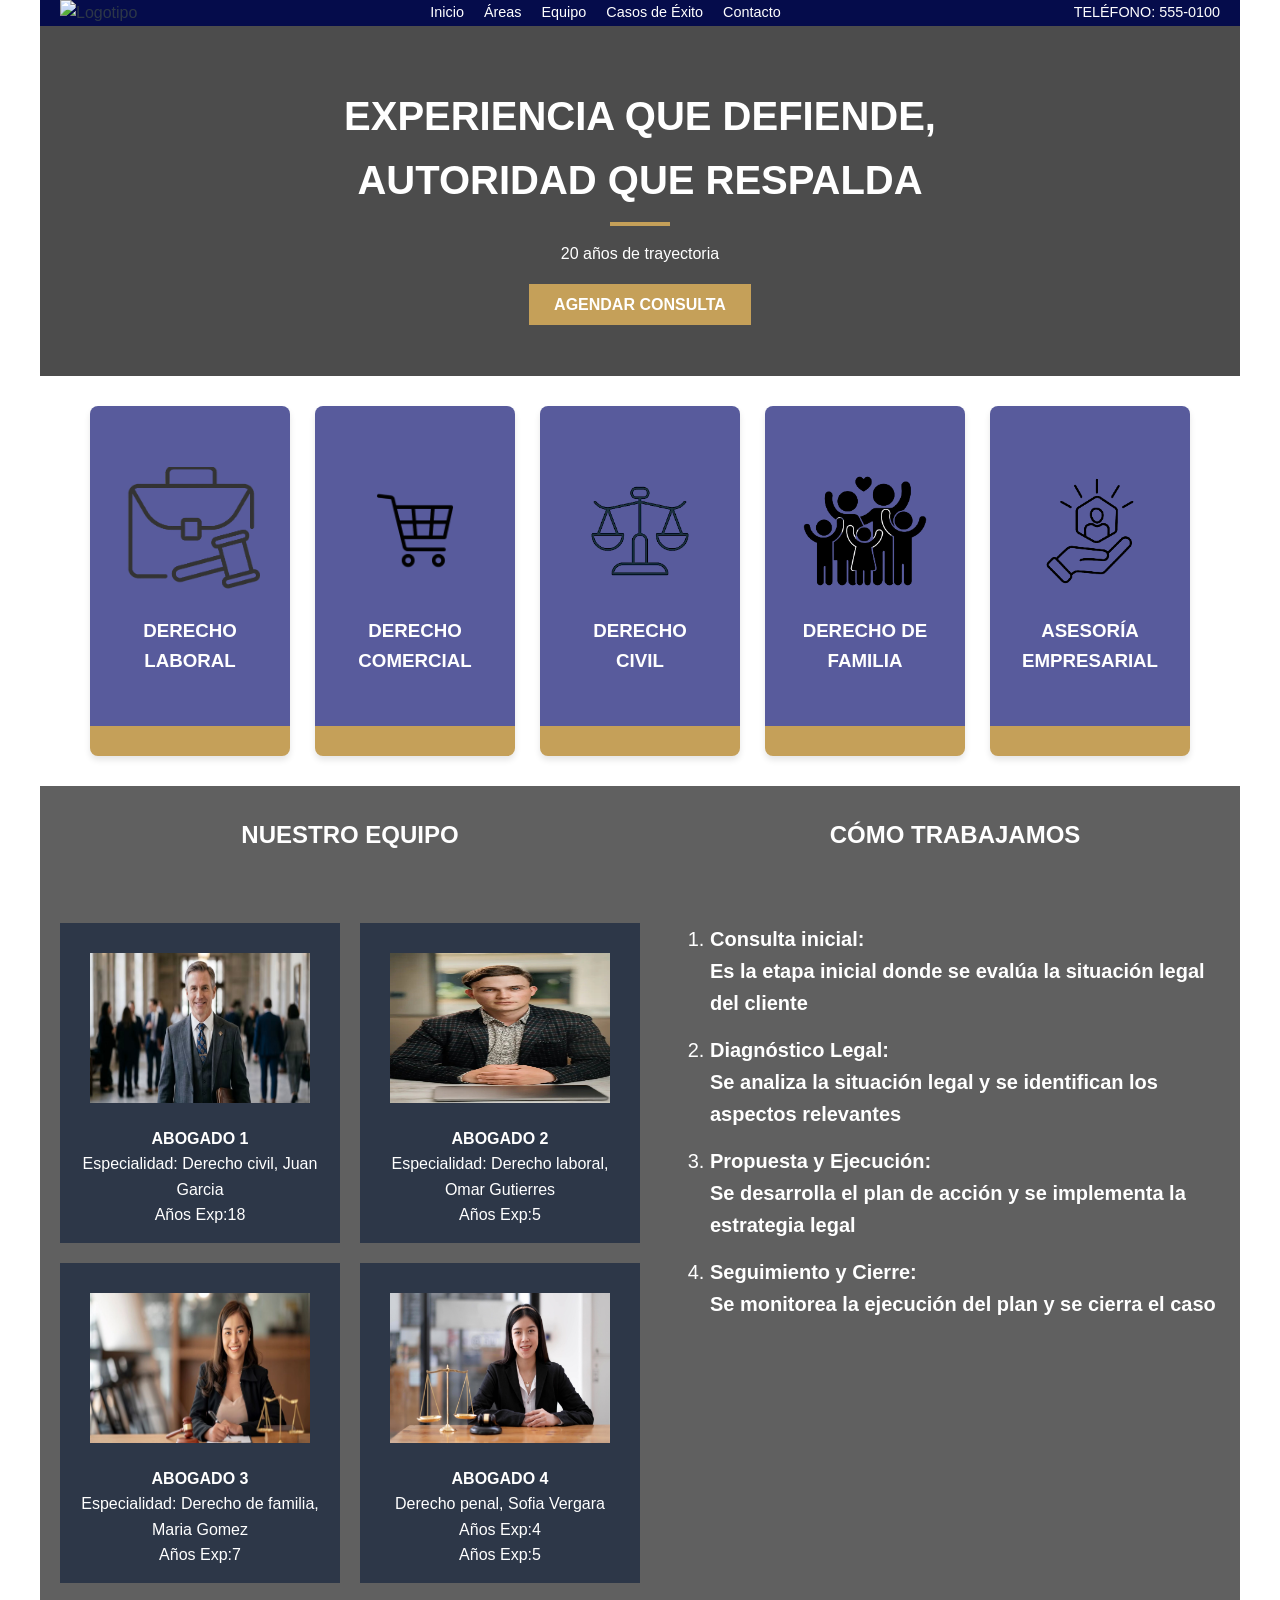
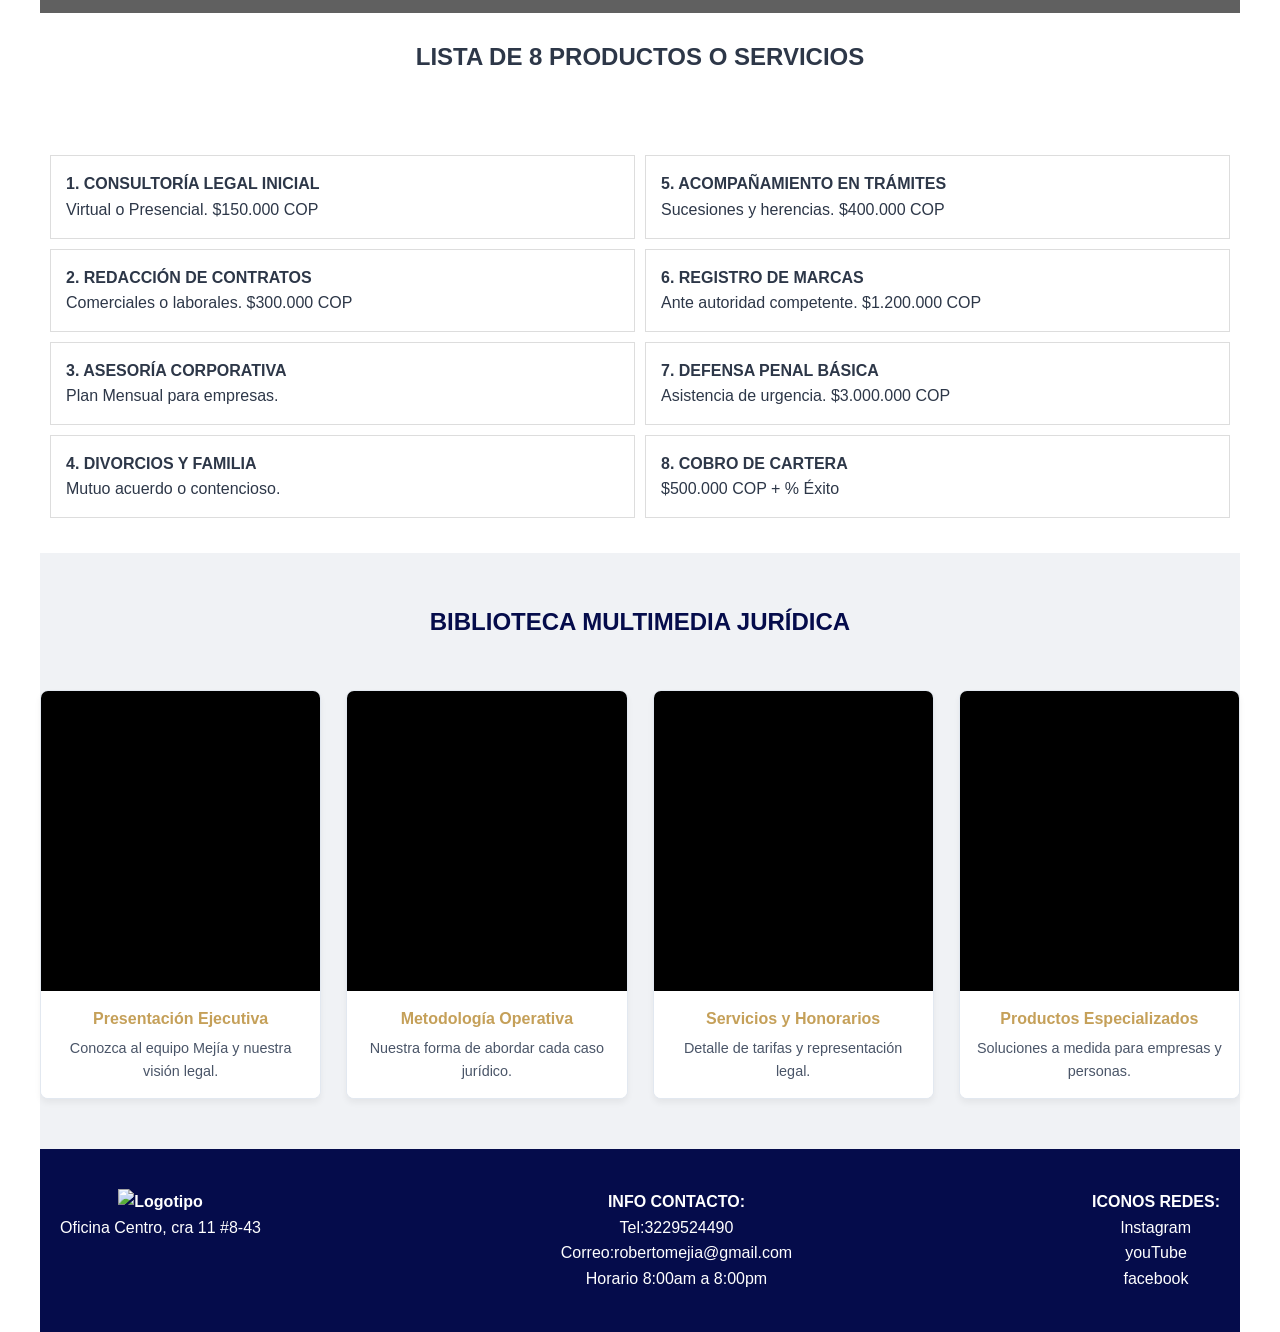
==== Abogados/index.html @ d1cc2b59 "Add files via upload" ====
<!DOCTYPE html>
<html lang="es">
<head>
    <meta charset="UTF-8">
    <meta name="viewport" content="width=device-width, initial-scale=1.0">
    <title>Mejía & Asociados | Estudio Jurídico</title>
    <link rel="stylesheet" href="estilos.css">
    <!-- Iconos para cumplir con el diseño del boceto -->
    <link href="imagenes/WhatsApp Image 2026-05-26 at 9.48.44 AM-Photoroom (1).png" rel="icon">
</head>
<body>

    <!-- 3. ENCABEZADO (Layout: Flexbox H) -->
    <head class="encabezado">
        <div class="contenedor barra-superior">
            <div class="logotipo">
                <i class="fa-solid fa-shield-halved"></i>
                <img src="/imagenes/WhatsApp Image 2026-05-26 at 9.48.44 AM-Photoroom (1).png" alt="Logotipo">
            </div>
            <nav class="menu-navegacion">
                <a href="#">Inicio</a>
                <a href="#areas">Áreas</a>
                <a href="#equipo">Equipo</a>
                <a href="#servicios">Casos de Éxito</a>
                <a href="#contacto">Contacto</a>
            </nav>
            <div class="telefono-cabecera">
                TELÉFONO: 555-0100
            </div>
        </div>
    </head>

    
    <!-- 1. PRESENTACIÓN PRINCIPAL (Layout: Flexbox Col) -->
    <section class="presentacion-principal">
        <div class="contenedor-texto">
            <h1 class="titulo-grande">EXPERIENCIA QUE DEFIENDE, AUTORIDAD QUE RESPALDA</h1>
            <p class="subtitulo">20 años de trayectoria</p>
            <br>
            <a href="#contacto" class="boton-accion">AGENDAR CONSULTA</a>
        </div>
    </section>

    <!-- 2. ÁREAS DE PRÁCTICA (Layout: CSS Grid) -->
    <section id="areas" class="seccion-areas contenedor">
        <div class="cuadricula-areas">
            <div class="tarjeta-area">
                <i class="fa-solid fa-briefcase"></i>
                <img src="imagenes/derecho trabajo-Photoroom.png">
                <h3>DERECHO LABORAL</h3>
            </div>
            <div class="tarjeta-area">
                <i class="fa-solid fa-building"></i>
                <img src="imagenes/istockphoto-1987775073-612x612-Photoroom.png" alt="Derecho Comercial">
                <h3>DERECHO COMERCIAL</h3>
            </div>
            <div class="tarjeta-area">
                <i class="fa-solid fa-gavel"></i>
                <img src="imagenes/download-Photoroom.png" alt="Derecho Civil">
                <h3>DERECHO CIVIL</h3>
            </div>
            <div class="tarjeta-area">
                <i class="fa-solid fa-people-roof"></i>
                <img src="imagenes/1.png" alt="Derecho de Familia">
                <h3>DERECHO DE FAMILIA</h3>
            </div>
            <div class="tarjeta-area">
                <i class="fa-solid fa-chart-line"></i>
                <img src="imagenes/2.png" alt="Derecho Tributario">
                <h3>ASESORÍA EMPRESARIAL</h3>
            </div>
        </div>
    </section>

    <!-- 4. EQUIPO & CÓMO TRABAJAMOS (Layout: CSS Grid 2-Col) -->
    <section id="equipo" class="seccion-equipo-proceso">
        <div class="contenedor cuadricula-equipo">
            <!-- Columna Equipo -->
            <div class="columna-equipo">
                <h2 class="titulo-seccion">NUESTRO EQUIPO</h2>
                <div class="grid-fotos">
                    <div class="foto-perfil">
                        <img src="imagenes/abogado1.jpeg" alt="Abogado" class="foto-perfil">
                        <h4>ABOGADO 1</h4>
                        <p>Especialidad: Derecho civil, Juan Garcia <br> Años Exp:18</p>
                    </div>
                    <div class="foto-perfil">
                        <img src="imagenes/abogado2.jpeg" alt="Abogado" class="foto-perfil">
                        <h4>ABOGADO 2</h4>
                        <p>Especialidad:  Derecho laboral, Omar Gutierres <br> Años Exp:5</p>
                    </div>
                    <div class="foto-perfil">
                        <img src="imagenes/abogado3.jpeg" alt="Abogado" class="foto-perfil">
                        <h4>ABOGADO 3</h4>
                        <p>Especialidad: Derecho de familia, Maria Gomez <br> Años Exp:7</p>
                    </div>
                    <div class="foto-perfil">
                        <img src="imagenes/abogado4.jpeg" alt="Abogado" class="foto-perfil">
                        <h4>ABOGADO 4</h4>
                        <p>Derecho penal, Sofia Vergara <br>  Años Exp:4<br> Años Exp:5</p>
                    </div>
                </div>
            </div>
            <!-- Columna Proceso -->
            <div class="columna-proceso">
                <h2 class="titulo-seccion">CÓMO TRABAJAMOS</h2>
                <ol class="lista-proceso">
                    <li><strong>Consulta inicial:<br> Es la etapa inicial donde se evalúa la situación legal del cliente</strong></li>
                    <li><strong>Diagnóstico Legal:<br> Se analiza la situación legal y se identifican los aspectos relevantes</strong></li>
                    <li><strong>Propuesta y Ejecución:<br> Se desarrolla el plan de acción y se implementa la estrategia legal</strong></li>
                    <li><strong>Seguimiento y Cierre:<br> Se monitorea la ejecución del plan y se cierra el caso</strong></li>
                </ol>
            </div>
        </div>
    </section>

    <!-- 5. LISTA DE SERVICIOS (Layout: CSS Grid 2-Col) -->
    <section id="servicios" class="seccion-servicios contenedor">
        <h2 class="titulo-seccion">LISTA DE 8 PRODUCTOS O SERVICIOS</h2>
        <div class="cuadricula-servicios">
            <div class="item-servicio">
                <h4>1. CONSULTORÍA LEGAL INICIAL</h4>
                <p>Virtual o Presencial. $150.000 COP</p>
            </div>
            <div class="item-servicio">
                <h4>5. ACOMPAÑAMIENTO EN TRÁMITES</h4>
                <p>Sucesiones y herencias. $400.000 COP</p>
            </div>
            <div class="item-servicio">
                <h4>2. REDACCIÓN DE CONTRATOS</h4>
                <p>Comerciales o laborales. $300.000 COP</p>
            </div>
            <div class="item-servicio">
                <h4>6. REGISTRO DE MARCAS</h4>
                <p>Ante autoridad competente. $1.200.000 COP</p>
            </div>
            <div class="item-servicio">
                <h4>3. ASESORÍA CORPORATIVA</h4>
                <p>Plan Mensual para empresas.</p>
            </div>
            <div class="item-servicio">
                <h4>7. DEFENSA PENAL BÁSICA</h4>
                <p>Asistencia de urgencia. $3.000.000 COP</p>
            </div>
            <div class="item-servicio">
                <h4>4. DIVORCIOS Y FAMILIA</h4>
                <p>Mutuo acuerdo o contencioso.</p>
            </div>
            <div class="item-servicio">
                <h4>8. COBRO DE CARTERA</h4>
                <p>$500.000 COP + % Éxito</p>
            </div>
        </div>
    </section>

<section id="videos" class="seccion-videos contenedor">
    <!-- Título que usará un pseudo-elemento en el CSS -->
    <h2 class="titulo-seccion">BIBLIOTECA MULTIMEDIA JURÍDICA</h2>
    
    <div class="rejilla-videos">
        
        <!-- Tarjeta de Video 1 -->
        <article class="tarjeta-video">
            <div class="envoltorio-video">
                <!-- Usamos /preview para que Drive permita visualizarlo correctamente -->
                <iframe src="https://drive.google.com/file/d/1Z7eraKBK6NW_hJx6n7Cd0TlqE5UPVj6X/preview"  allow="autoplay" allowfullscreen></iframe>
            </div>
            <div class="caja-texto">
                <h4>Presentación Ejecutiva</h4>
                <p>Conozca al equipo Mejía y nuestra visión legal.</p>
            </div>
        </article>

        <!-- Tarjeta de Video 2 -->
        <article class="tarjeta-video">
            <div class="envoltorio-video">
                <iframe src="https://drive.google.com/file/d/1e0mCamGWp3Gqn96uoPJzqt2xFzs3ayfl/preview"  allow="autoplay" allowfullscreen></iframe>
            </div>
            <div class="caja-texto">
                <h4>Metodología Operativa</h4>
                <p>Nuestra forma de abordar cada caso jurídico.</p>
            </div>
        </article>

        <!-- Tarjeta de Video 3 -->
        <article class="tarjeta-video">
            <div class="envoltorio-video">
                <iframe src="https://drive.google.com/file/d/1erQF5re0F80fDydQLFx15hR5BzQQXwjg/preview" allow="autoplay" allowfullscreen></iframe>
            </div>
            <div class="caja-texto">
                <h4>Servicios y Honorarios</h4>
                <p>Detalle de tarifas y representación legal.</p>
            </div>
        </article>

        <!-- Tarjeta de Video 4 -->
        <article class="tarjeta-video">
            <div class="envoltorio-video">
                <iframe src="https://drive.google.com/file/d/1xYeALOtf0kchPM9nA60bSL13EDcpbLbx/preview" allow="autoplay" allowfullscreen></iframe>
            </div>
            <div class="caja-texto">
                <h4>Productos Especializados</h4>
                <p>Soluciones a medida para empresas y personas.</p>
            </div>
        </article>

    </div>
</section>
    <footer class="pie-pagina">
        <div class="contenedor barra-inferior">
            <div class="info-bloque">
                <strong><img src="/imagenes/WhatsApp Image 2026-05-26 at 9.48.44 AM-Photoroom (1).png" alt="Logotipo"></strong>
                <p>Oficina Centro, cra 11 #8-43</p>
            </div>
            <div class="info-bloque">
                <strong>INFO CONTACTO:</strong>
                <p>Tel:3229524490<br>Correo:robertomejia@gmail.com<br>Horario 8:00am a 8:00pm</p>
            </div>
            <div class="info-bloque">
                <strong>ICONOS REDES:</strong>
                <p>lnstagram<br> youTube<br>facebook</p>
            </div>
        </div>
    </footer>
</body>
</html>
---- Abogados/estilos.css ----
/* VARIABLES CSS (Obligación técnica) */
:root {
    --dorado: #c5a059;
    --blanco: #ffffff;
    --gris-claro: #595b5c;
    --texto: #2d3748;
    --primario: rgb(5, 12, 75);
    --azul-pastel: rgb(96, 96, 96);
    --javier: rgb(88, 91, 156);
}

/* RESETEO Y BÁSICOS */
* {
    margin: 0;
    padding: 0;
    box-sizing: border-box;
}

body {
    font-family: 'Segoe UI', Tahoma, Geneva, Verdana, sans-serif;
    color: var(--texto);
    line-height: 1.6;
}

.contenedor {
    max-width: 1200px;
    margin: 0 auto;
    padding: 0 20px;
}

/* ENCABEZADO (Flexbox H) */
.encabezado {
    background: var(--primario);
    color: var(--blanco);
    padding: 20px 0;
}



.barra-superior {
    display: flex; /* FLEXBOX */
    justify-content: space-between;
    align-items: center;
    background: var(--primario);
}

.menu-navegacion {
    display: flex; /* FLEXBOX */
    gap: 20px;
}

.menu-navegacion a {
    color: var(--blanco);
    text-decoration: none;
    font-size: 0.9rem;
}

.menu-navegacion a:hover {
    color: var(--dorado);
}

/* PRESENTACIÓN (Flexbox Col) */
.presentacion-principal {
    background: linear-gradient(rgba(0,0,0,0.7), rgba(0,0,0,0.7)), url('https://via.placeholder.com/1920x600');
    background-size: cover;
    height: 350px;
    display: flex; 
    flex-direction: column; 
    justify-content: center;
    align-items: center;
    text-align: center;
    color: var(--blanco);
    max-width: 1200px;
    margin: 0 auto;

}

.titulo-grande {
    font-size: 2.5rem;
    max-width: 800px;
    margin-bottom: 15px; /* Margin en lugar de <br> */
}

.foto-perfil img{
    width: 250px;
    height: 180px;
}

.tarjeta-area img {
    width: 80%;
    height: 200px;
    margin-bottom: 15px;
}


.boton-accion {
    background: var(--dorado);
    color: var(--blanco);
    padding: 12px 25px;
    text-decoration: none;
    margin-top: 20px;
    font-weight: bold;
}

/* PSEUDO-ELEMENTO (Obligación técnica) */
.titulo-grande::after {
    content: "";
    display: block;
    width: 60px;
    height: 4px;
    background: var(--dorado);
    margin: 10px auto;
}

/* ÁREAS (CSS Grid) */
.seccion-areas {
    padding: 20px 0;
}

.cuadricula-areas {
    display: grid; /* GRID */
    grid-template-columns: repeat(3, 1fr);
    gap: 20px;
    
}

.tarjeta-area {
    background: var(--javier);
    padding: 30px;
    text-align: center;
    border-bottom: 3px solid var(--dorado);
}

.tarjeta-area i {
    font-size: 2rem;
    color: var(--dorado);
    margin-bottom: 10px;
}

/* EQUIPO Y PROCESO (Grid 2-Col) */
.seccion-equipo-proceso {
    background: var(--azul-pastel);
    padding: 30px 0;
    max-width: 1200px;
    margin: 0 auto;
}

.cuadricula-equipo {
    display: grid; /* GRID */
    grid-template-columns: 1fr 1fr; /* 2 COLUMNAS */
    gap: 50px;
    color: var(--blanco);

}

.grid-fotos {
    display: grid;
    grid-template-columns: repeat(2, 1fr);
    gap: 20px;
    margin-top: 20px;
}

.foto-perfil {
    background: var(--texto);
    padding: 15px;
    text-align: center;
}

.lista-proceso {
    margin-top: 20px;
    padding-left: 20px;
    font-size: 20px;
}

.lista-proceso li {
    margin-bottom: 15px;
}

/* SERVICIOS (Grid 2-Col) */
.seccion-servicios {
    padding: 25px 0;
}

.cuadricula-servicios {
    padding: 10px;
    display: grid; /* GRID */
    grid-template-columns: 1fr 1fr; /* 2 COLUMNAS */
    gap: 10px;
    margin-top: 30px;
}

.item-servicio {
    border: 1px solid #ddd;
    padding: 15px;
}

/* PIE DE PÁGINA (Flexbox H) */
.pie-pagina {
    background: var(--primario);
    color: var(--blanco);
    padding: 40px 0;
    max-width: 1200px;
    margin: 0 auto;
}

.barra-inferior {
    display: flex; /* FLEXBOX */
    justify-content: space-between;
    text-align: center;
}

/* SECCIÓN VIDEOS */
.seccion-videos {
    padding: var(--espacio-grande) 0;
}

/* TÍTULO CON PSEUDO-ELEMENTO (Obligatorio: ::after) */
.titulo-seccion {
    text-align: center;
    color: var(--color-principal);
    margin-bottom: 50px; /* Sin usar <br> */
    text-transform: uppercase;
    font-family: 'Segoe UI', sans-serif;
}

.titulo-seccion::after {
    content: "";
    display: block;
    width: 70px;
    height: 4px;
    background-color: var(--color-dorado);
    margin: 15px auto 0;
}

/* REJILLA (Obligatorio: CSS Grid) */
.rejilla-videos {
    display: grid;
    /* Manejo de responsividad: se adapta solo (mínimo 300px por tarjeta) */
    grid-template-columns: repeat(auto-fit, minmax(300px, 1fr));
    gap: 30px;
}

/* TARJETA CON PSEUDO-CLASE (Obligatorio: :hover) */
.tarjeta-video {
    background-color: var(--color-blanco);
    border: 1px solid #e2e8f0;
    transition: transform 0.3s ease;
    display: flex; /* Flexbox interno */
    flex-direction: column;
}

.tarjeta-video:hover {
    transform: scale(1.02);
}



.video-proporcional iframe {
    position: absolute;
    top: 0;
    left: 0;
    width: 100%;
    height: 100%;
}

.info-video {
    padding: 20px;
    text-align: center;
}

.info-video h4 {
    color: var(--color-dorado);
    margin-bottom: 10px;
}

.info-video p {
    font-size: 0.9rem;
    color: #4a5568;
}
.telefono-cabecera {
    font-size: 0.9rem;
    color: var(--blanco);
}

.seccion-areas {
            padding: 30px 0;
        }
        
.cuadricula-areas {
            display: grid; /* GRID DE 6 COLUMNAS */
            grid-template-columns: repeat(5, 1fr);
            gap: 25px;
            max-width: 1100px;
            margin: 0 auto;
        }

    .tarjeta-area {
            background: var(--javier);
            text-align: center;
            border-bottom: 30px solid var(--dorado);
            color: var(--blanco);
            border-radius: 8px;
            box-shadow: 0 4px 6px rgba(0,0,0,0.1);
            padding: 40px 30px;
            min-height: 350px;
            box-sizing: border-box;
            width: 100%;
        }

        .tarjeta-area i {
            font-size: 2rem;
            color: var(--dorado);
            margin-bottom: 15px;
            display: block;
        }

        .tarjeta-area img {
            width: 100%;
            max-width: 180px;
            height: 140px;
            object-fit: contain;
            margin: 0 auto 15px;
            display: block;
        }

/* ==================================================
CORRECCIÓN PARA QUE LOS VIDEOS NO SE VEAN CORTADOS
   ================================================== */
.seccion-videos {
    padding: 50px 0;
    background: #f0f2f5;
}

.seccion-videos .titulo-seccion {
    color: var(--primario);
    text-align: center;
    margin-bottom: 30px;
}

.rejilla-videos {
    display: grid;
    grid-template-columns: repeat(auto-fit, minmax(280px, 1fr));
    gap: 25px;
}

.tarjeta-video {
    background-color: var(--blanco);
    border: 1px solid #e2e8f0;
    transition: transform 0.3s ease;
    display: flex; 
    flex-direction: column;
    border-radius: 8px;
    overflow: hidden;
    box-shadow: 0 4px 6px rgba(0,0,0,0.05);
    object-fit: fill;
}

.tarjeta-video:hover {
    transform: translateY(-5px);
}
/* AQUÍ ESTÁ EL CAMBIO IMPORTANTE */
.envoltorio-video {
    position: relative;
    width: 100%;
    aspect-ratio: 16 / 9; /* Mantiene la proporción perfecta del video automáticamente */
    overflow: hidden; 
}

.envoltorio-video iframe {
    position: absolute;
    top: 0;
    left: 0;
    width: 100%;
    height: 100%;
    border: 0;
}

.caja-texto {
    padding: 15px;
    text-align: center;
    background: var(--blanco);
}

.caja-texto h4 {
    color: var(--dorado);
    margin-bottom: 5px;
}

.caja-texto p {
    font-size: 0.9rem;
    color: #4a5568;
}

/* ==================================================
   CSS AJUSTADO PARA VIDEOS DE DRIVE (MÁS ALTO)
   ================================================== */
.seccion-videos {
    padding: 50px 0;
    background: #f0f2f5;
}

.rejilla-videos {
    display: grid;
    /* Ajustamos el tamaño mínimo de las columnas para que quepan bien */
    grid-template-columns: repeat(auto-fit, minmax(280px, 1fr));
    gap: 25px;
}

.tarjeta-video {
    background-color: var(--blanco);
    border: 1px solid #e2e8f0;
    transition: transform 0.3s ease;
    display: flex; 
    flex-direction: column;
    border-radius: 8px;
    overflow: hidden;
    box-shadow: 0 4px 6px rgba(0,0,0,0.05);
}

/* ESTE ES EL BLOQUE CLAVE: Subimos la altura a 300px */
.envoltorio-video {
    position: relative;
    width: 100%;
    height: 300px; 
    background-color: #000000; 
}

.envoltorio-video iframe {
    position: absolute;
    top: 0;
    left: 0;
    width: 100%;
    height: 100%;
    border: 0;
    display: block;
}

.caja-texto {
    padding: 15px;
    text-align: center;
    background: var(--blanco);
}
/* RESPONSIVIDAD */
@media (max-width: 768px) {
    .barra-superior, .cuadricula-equipo, .cuadricula-servicios, .barra-inferior {
        flex-direction: column;
        grid-template-columns: 1fr;
    }
    .cuadricula-areas {
        grid-template-columns: 1fr 1fr;
    }
}
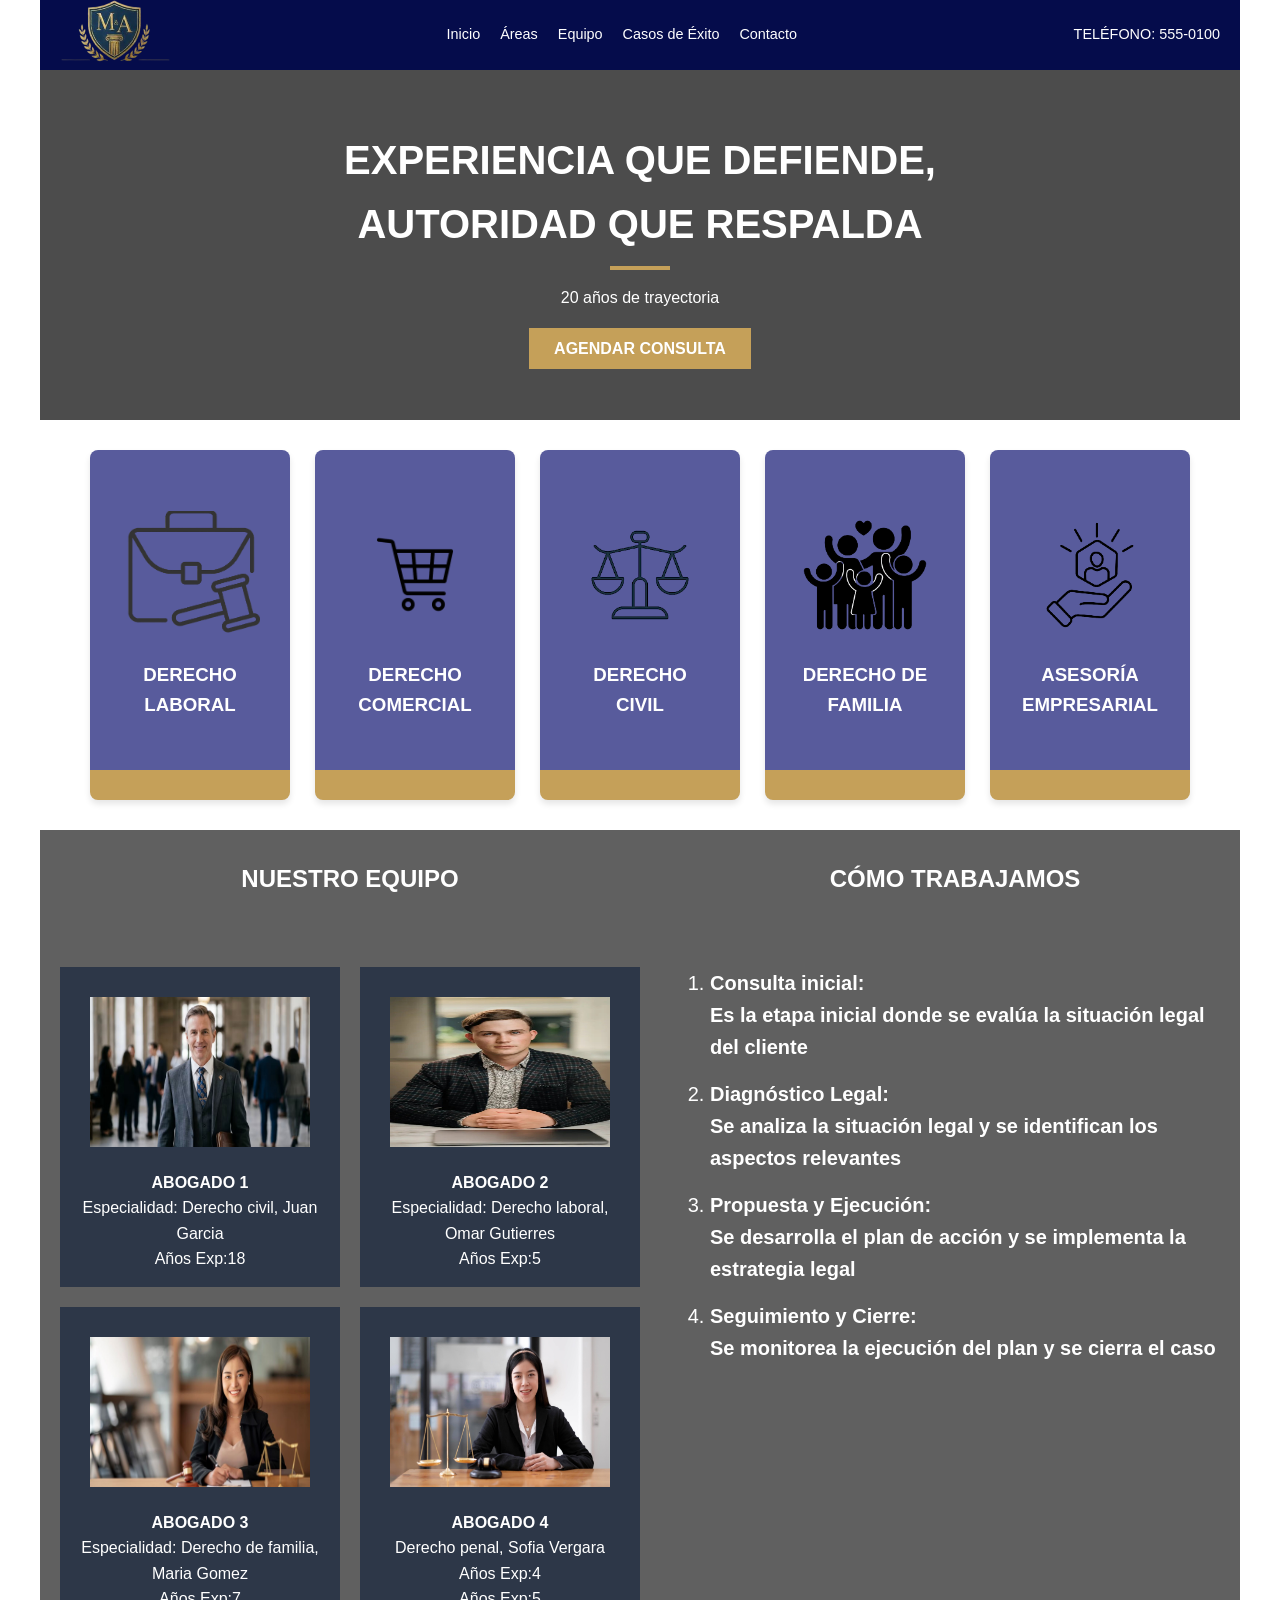
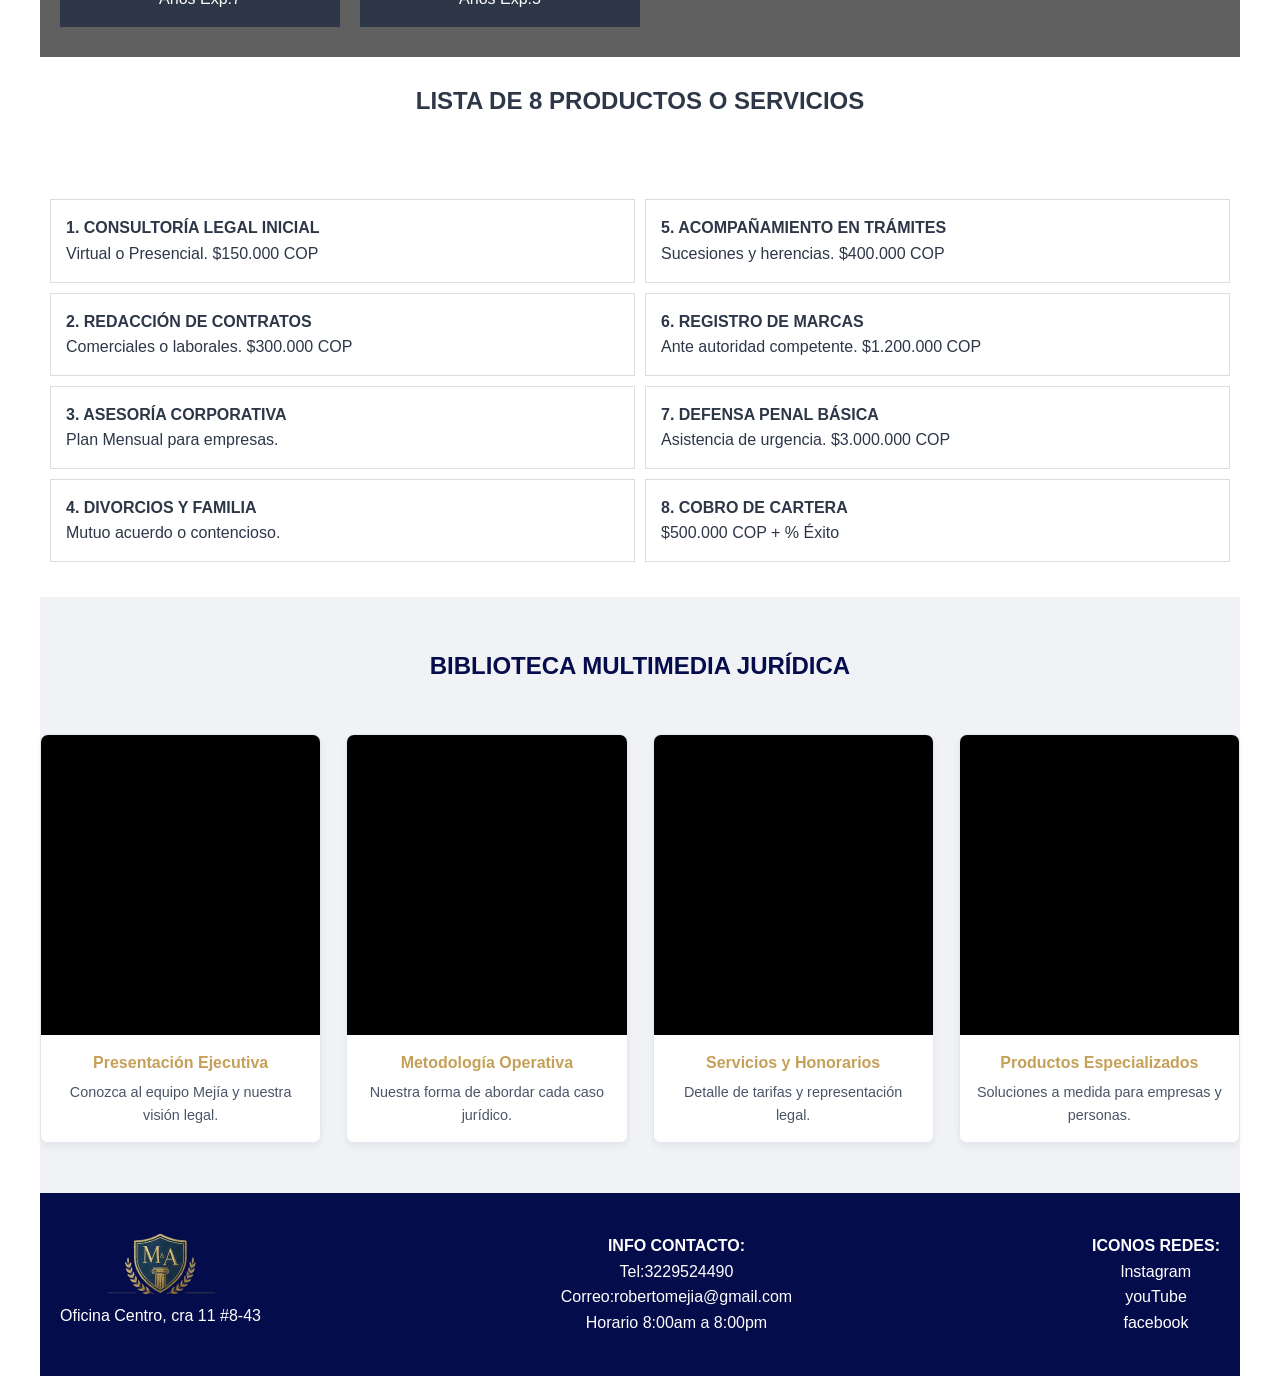
==== commit 93d4b489: "Update index.html" ====
--- a/Abogados/index.html
+++ b/Abogados/index.html
@@ -15,7 +15,7 @@
         <div class="contenedor barra-superior">
             <div class="logotipo">
                 <i class="fa-solid fa-shield-halved"></i>
-                <img src="/imagenes/WhatsApp Image 2026-05-26 at 9.48.44 AM-Photoroom (1).png" alt="Logotipo">
+                <img src="imagenes/WhatsApp Image 2026-05-26 at 9.48.44 AM-Photoroom (1).png" alt="Logotipo">
             </div>
             <nav class="menu-navegacion">
                 <a href="#">Inicio</a>
@@ -61,7 +61,7 @@
             </div>
             <div class="tarjeta-area">
                 <i class="fa-solid fa-people-roof"></i>
-                <img src="imagenes/1.png" alt="Derecho de Familia">
+                <img src="./imagenes/1.png" alt="Derecho de Familia">
                 <h3>DERECHO DE FAMILIA</h3>
             </div>
             <div class="tarjeta-area">
@@ -209,7 +209,7 @@
     <footer class="pie-pagina">
         <div class="contenedor barra-inferior">
             <div class="info-bloque">
-                <strong><img src="/imagenes/WhatsApp Image 2026-05-26 at 9.48.44 AM-Photoroom (1).png" alt="Logotipo"></strong>
+                <strong><img src="imagenes/WhatsApp Image 2026-05-26 at 9.48.44 AM-Photoroom (1).png" alt="Logotipo"></strong>
                 <p>Oficina Centro, cra 11 #8-43</p>
             </div>
             <div class="info-bloque">
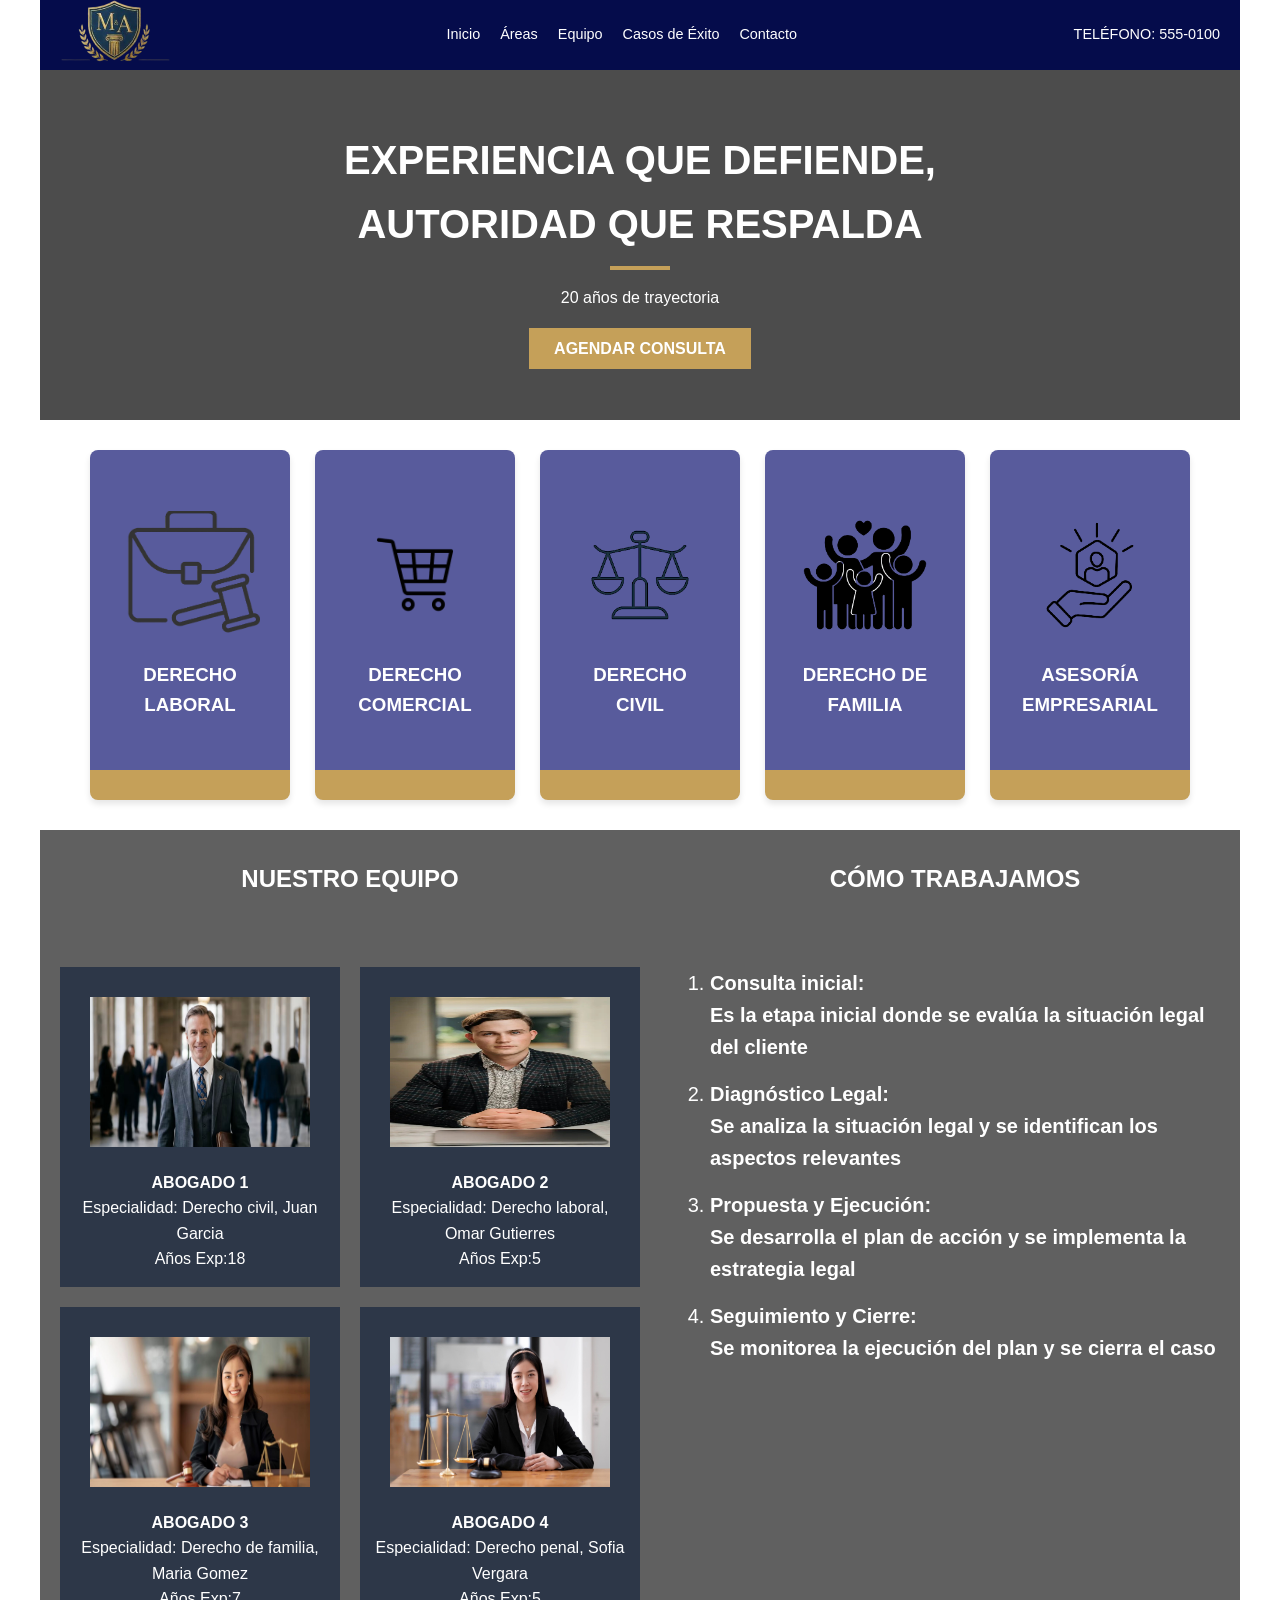
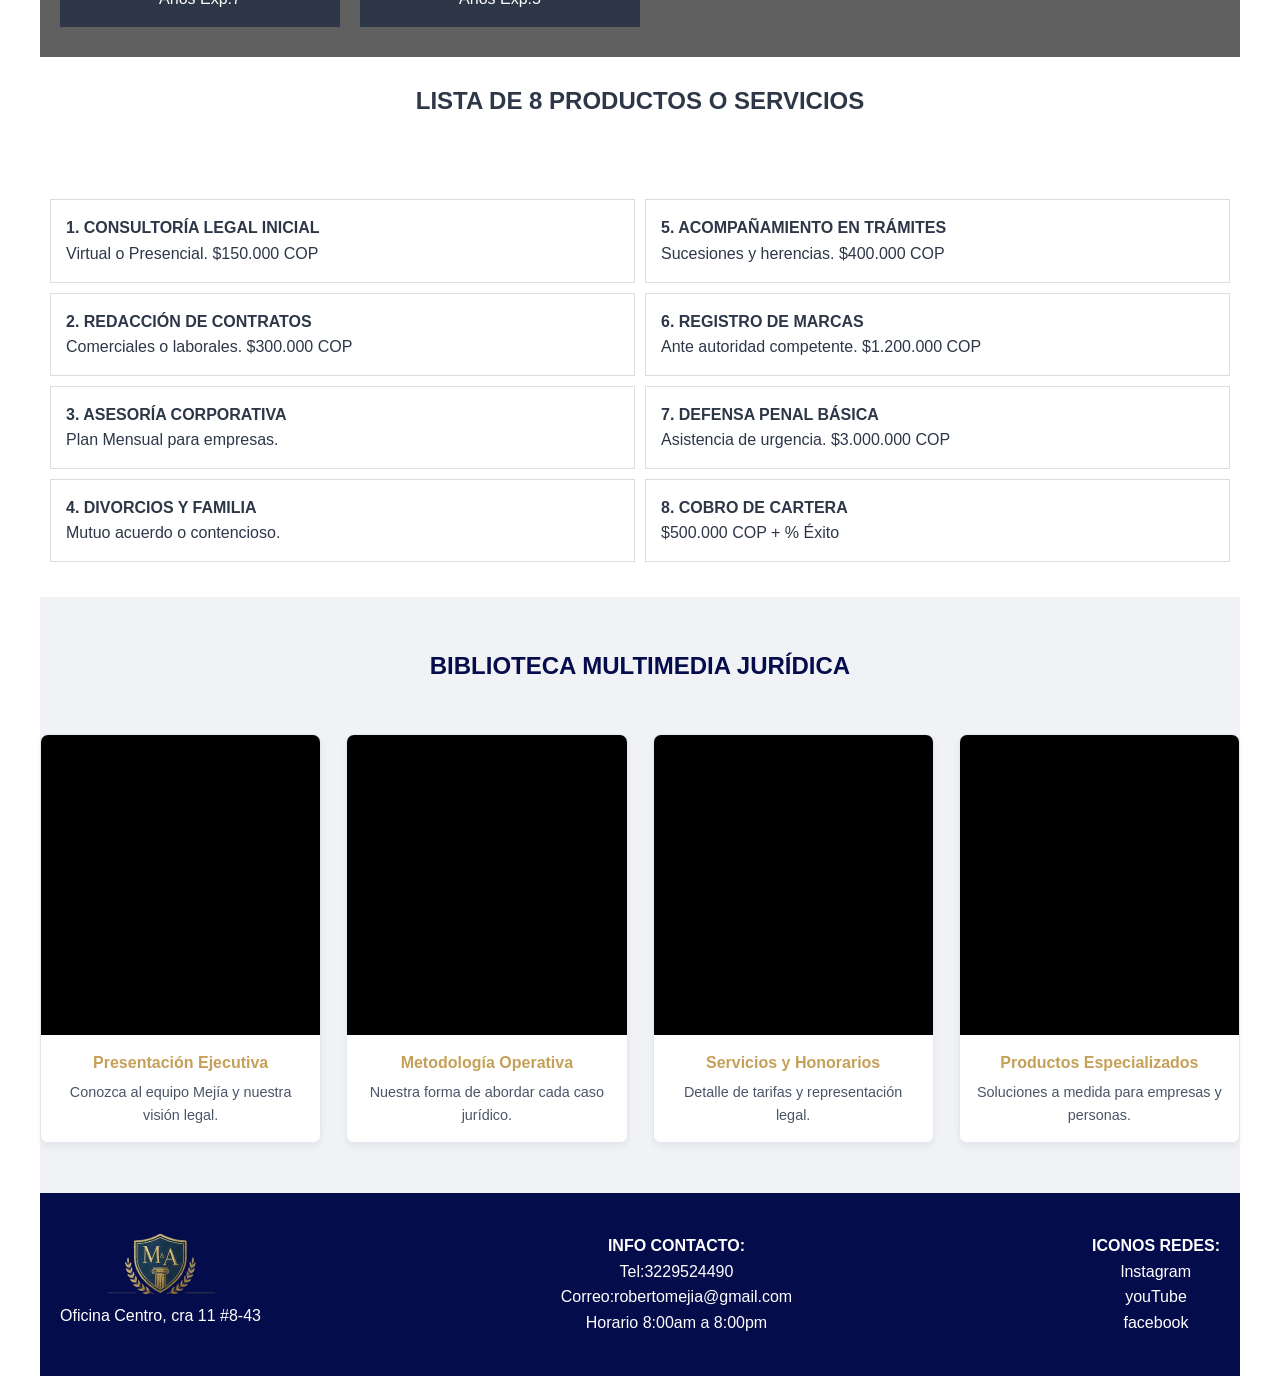
==== commit 5f4f1b37: "Update index.html" ====
--- a/Abogados/index.html
+++ b/Abogados/index.html
@@ -97,7 +97,7 @@
                     <div class="foto-perfil">
                         <img src="imagenes/abogado4.jpeg" alt="Abogado" class="foto-perfil">
                         <h4>ABOGADO 4</h4>
-                        <p>Derecho penal, Sofia Vergara <br>  Años Exp:4<br> Años Exp:5</p>
+                        <p>Especialidad: Derecho penal, Sofia Vergara <br> Años Exp:5</p>
                     </div>
                 </div>
             </div>
--- a/Abogados/estilos.css
+++ b/Abogados/estilos.css
@@ -421,7 +421,7 @@
 .envoltorio-video {
     position: relative;
     width: 100%;
-    height: 300px; 
+    height: 300px; /* Al darle 300px, el aviso de Drive se acomoda arriba y el video se ve completo abajo */
     background-color: #000000; 
 }
 
@@ -449,4 +449,4 @@
     .cuadricula-areas {
         grid-template-columns: 1fr 1fr;
     }
-}+}
